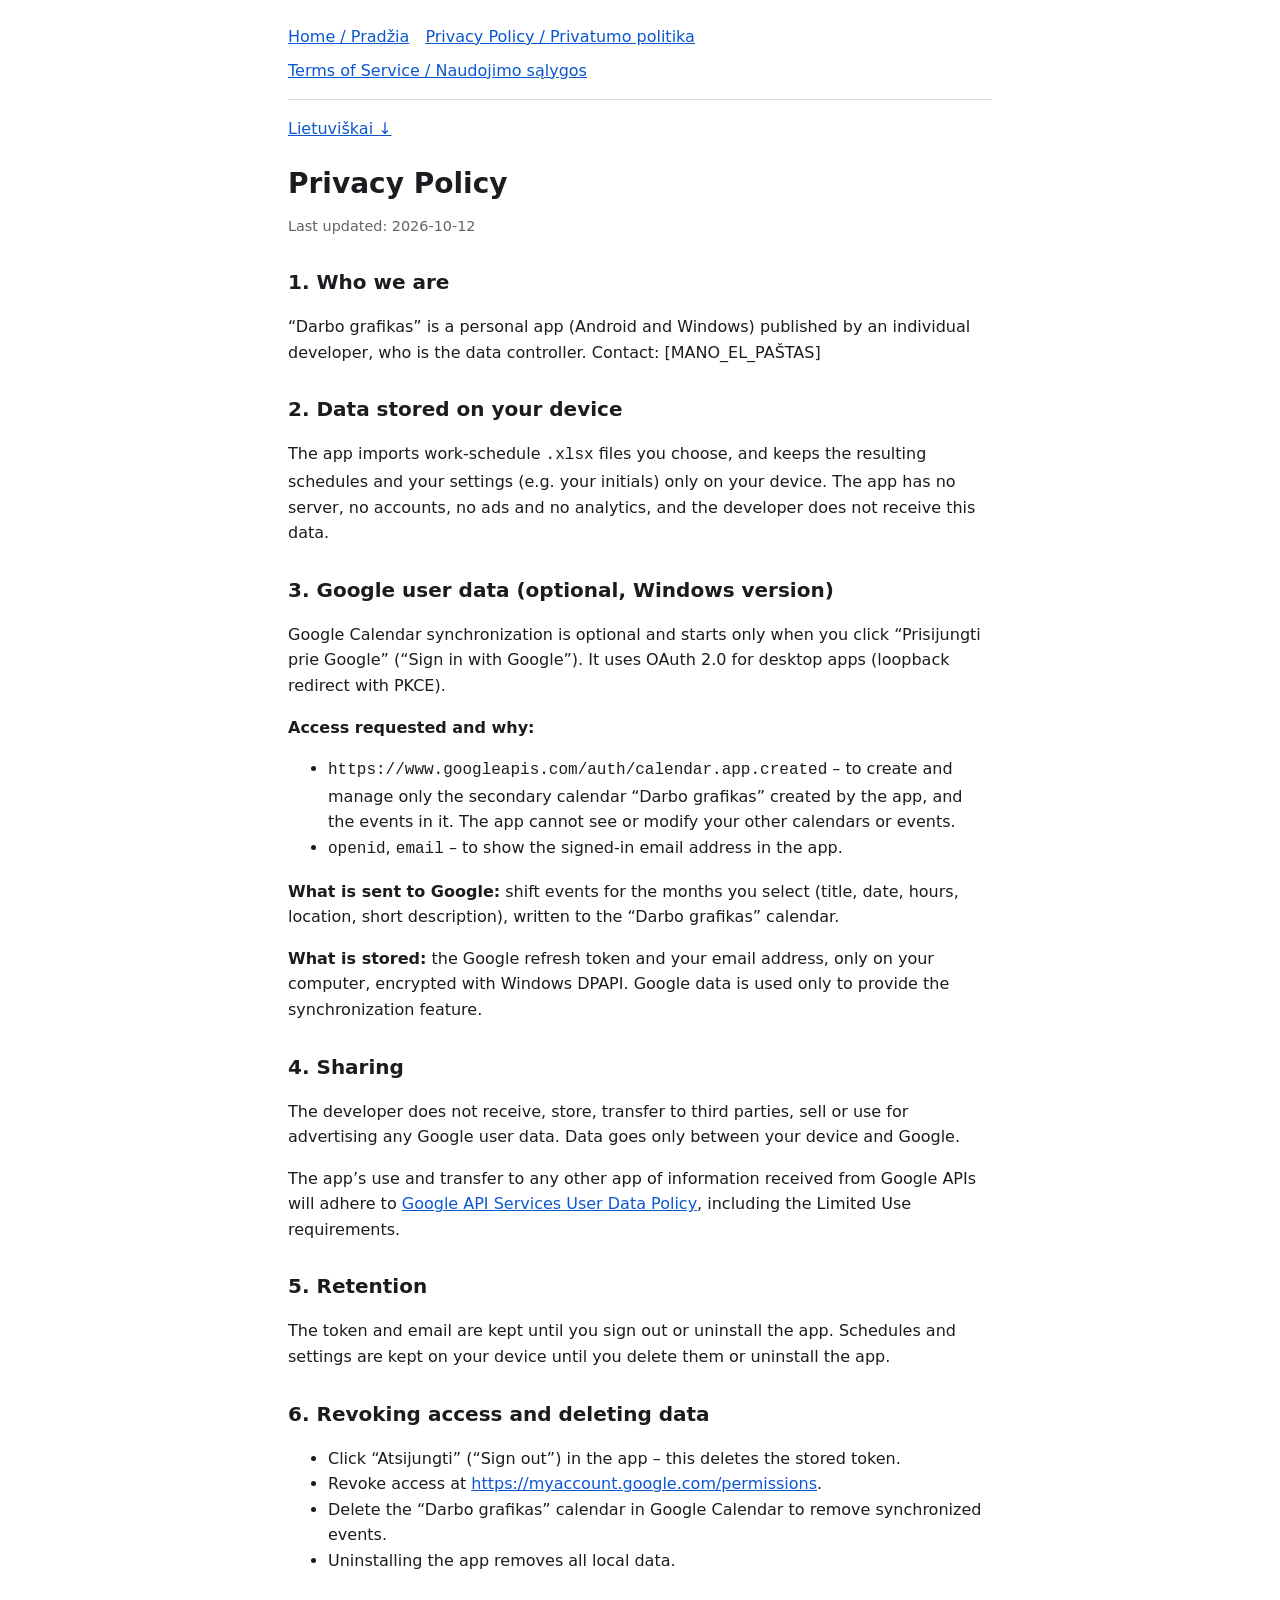
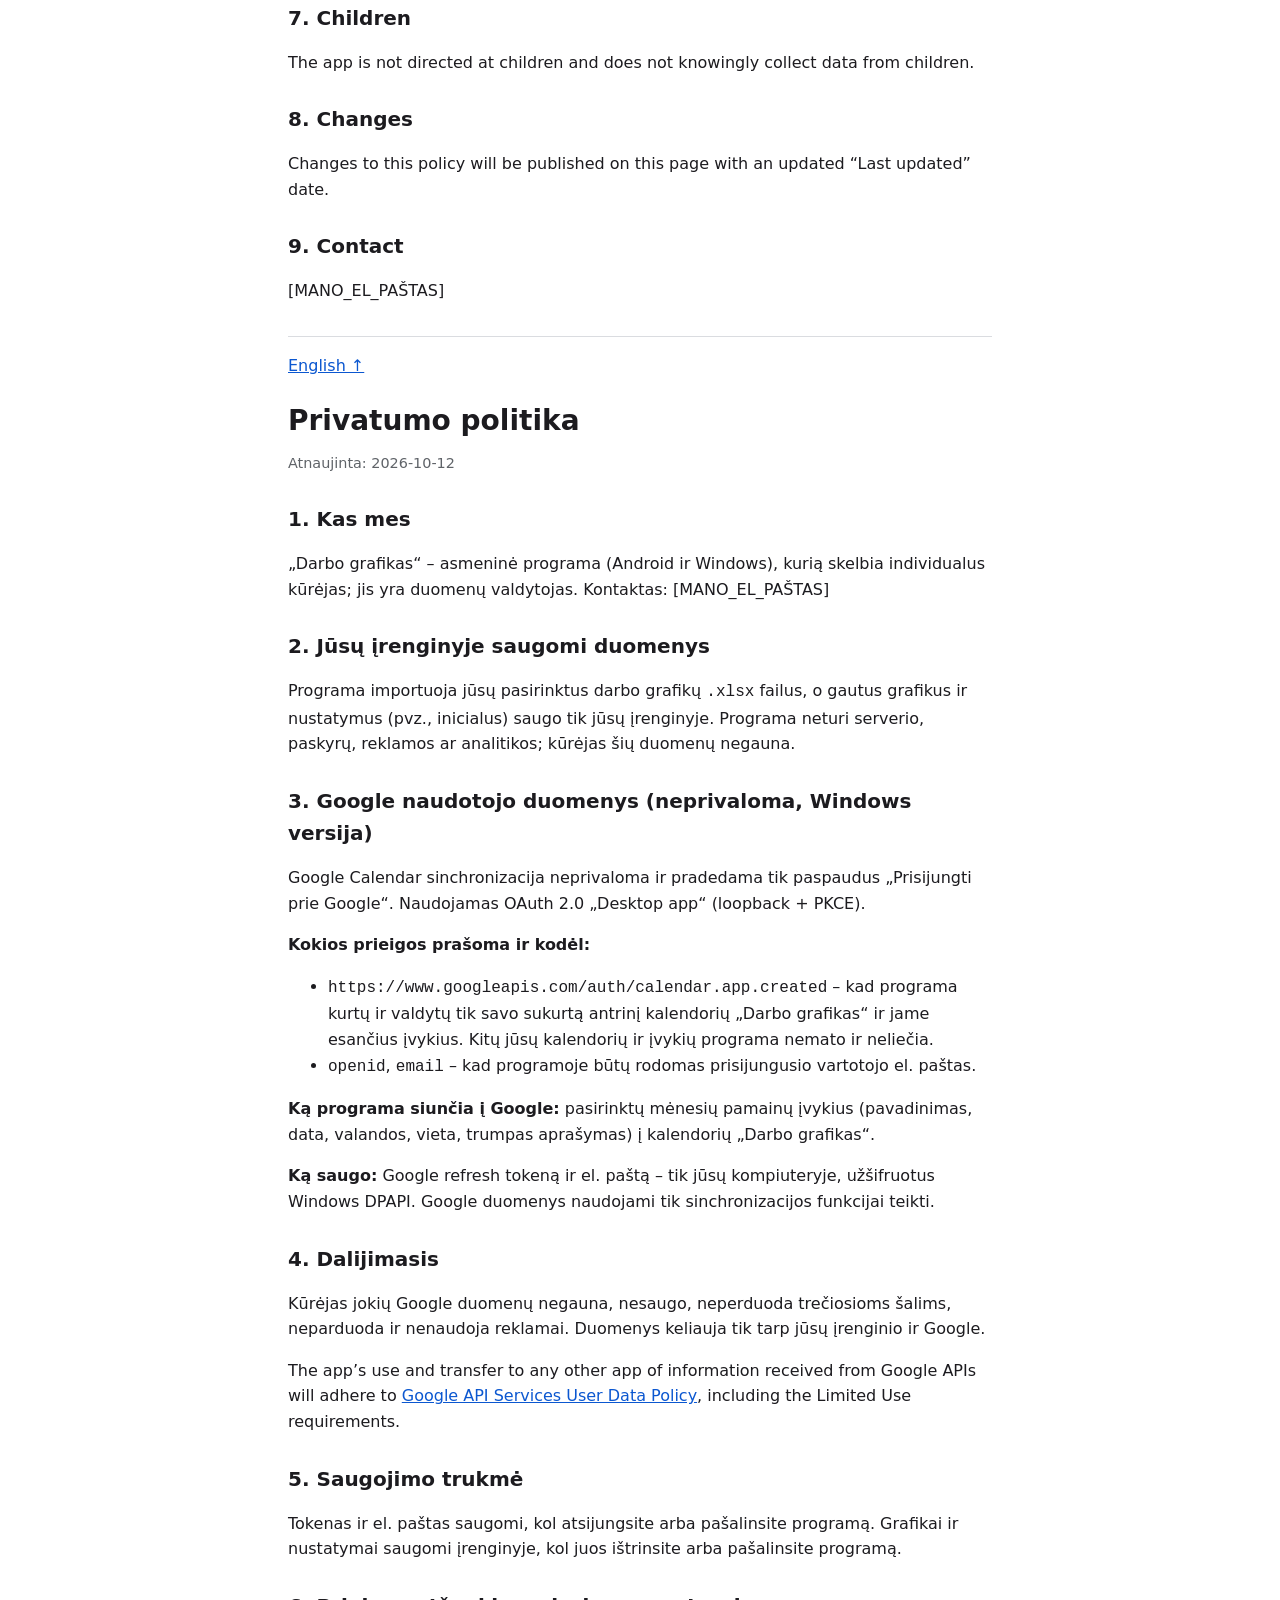
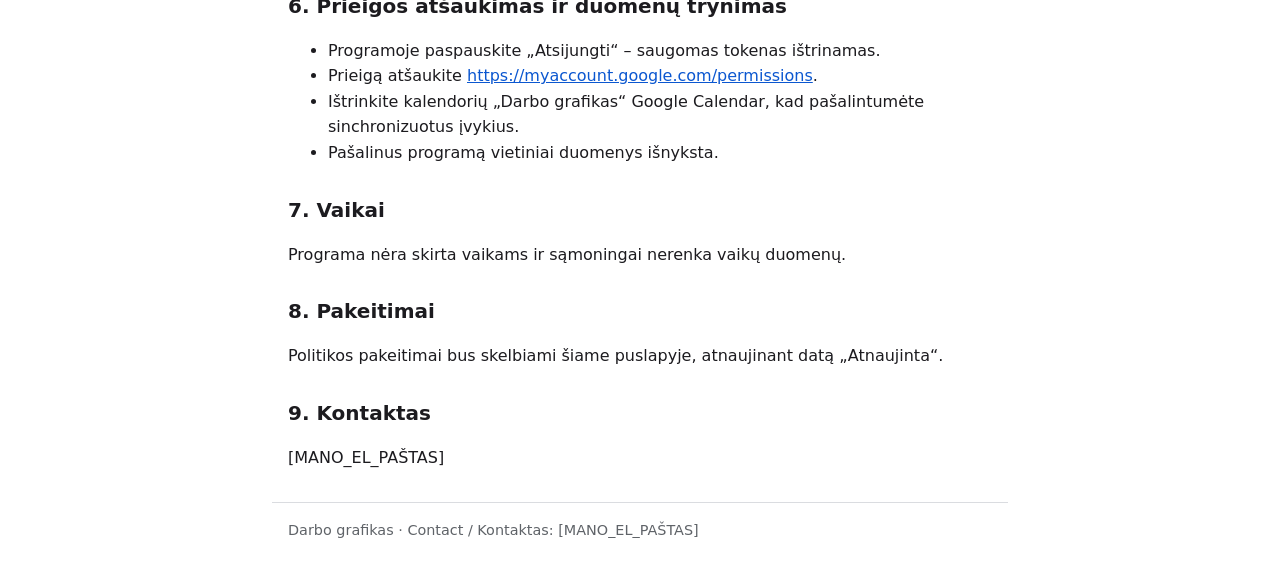
==== darbo-grafikas/privacy.html @ 219051fa "darbografikas" ====
<!DOCTYPE html>
<html lang="en">
<head>
<meta charset="utf-8">
<meta name="viewport" content="width=device-width, initial-scale=1">
<meta name="color-scheme" content="light dark">
<title>Privacy Policy – Darbo grafikas / Privatumo politika</title>
<link rel="stylesheet" href="style.css">
</head>
<body>
<header><nav>
<a href="index.html">Home / Pradžia</a>
<a href="privacy.html">Privacy Policy / Privatumo politika</a>
<a href="terms.html">Terms of Service / Naudojimo sąlygos</a>
</nav></header>
<main>
<section id="en" lang="en">
<nav><a href="#lt">Lietuviškai ↓</a></nav>
<h1>Privacy Policy</h1>
<p class="meta">Last updated: 2026-10-12</p>
<h2>1. Who we are</h2>
<p>“Darbo grafikas” is a personal app (Android and Windows) published by an individual developer, who is the data controller. Contact: [MANO_EL_PAŠTAS]</p>
<h2>2. Data stored on your device</h2>
<p>The app imports work-schedule <code>.xlsx</code> files you choose, and keeps the resulting schedules and your settings (e.g. your initials) only on your device. The app has no server, no accounts, no ads and no analytics, and the developer does not receive this data.</p>
<h2>3. Google user data (optional, Windows version)</h2>
<p>Google Calendar synchronization is optional and starts only when you click “Prisijungti prie Google” (“Sign in with Google”). It uses OAuth 2.0 for desktop apps (loopback redirect with PKCE).</p>
<p><strong>Access requested and why:</strong></p>
<ul>
<li><code>https://www.googleapis.com/auth/calendar.app.created</code> – to create and manage only the secondary calendar “Darbo grafikas” created by the app, and the events in it. The app cannot see or modify your other calendars or events.</li>
<li><code>openid</code>, <code>email</code> – to show the signed-in email address in the app.</li>
</ul>
<p><strong>What is sent to Google:</strong> shift events for the months you select (title, date, hours, location, short description), written to the “Darbo grafikas” calendar.</p>
<p><strong>What is stored:</strong> the Google refresh token and your email address, only on your computer, encrypted with Windows DPAPI. Google data is used only to provide the synchronization feature.</p>
<h2>4. Sharing</h2>
<p>The developer does not receive, store, transfer to third parties, sell or use for advertising any Google user data. Data goes only between your device and Google.</p>
<p>The app’s use and transfer to any other app of information received from Google APIs will adhere to <a href="https://developers.google.com/terms/api-services-user-data-policy">Google API Services User Data Policy</a>, including the Limited Use requirements.</p>
<h2>5. Retention</h2>
<p>The token and email are kept until you sign out or uninstall the app. Schedules and settings are kept on your device until you delete them or uninstall the app.</p>
<h2>6. Revoking access and deleting data</h2>
<ul>
<li>Click “Atsijungti” (“Sign out”) in the app – this deletes the stored token.</li>
<li>Revoke access at <a href="https://myaccount.google.com/permissions">https://myaccount.google.com/permissions</a>.</li>
<li>Delete the “Darbo grafikas” calendar in Google Calendar to remove synchronized events.</li>
<li>Uninstalling the app removes all local data.</li>
</ul>
<h2>7. Children</h2>
<p>The app is not directed at children and does not knowingly collect data from children.</p>
<h2>8. Changes</h2>
<p>Changes to this policy will be published on this page with an updated “Last updated” date.</p>
<h2>9. Contact</h2>
<p>[MANO_EL_PAŠTAS]</p>
</section>
<section id="lt" lang="lt">
<nav><a href="#en">English ↑</a></nav>
<h1>Privatumo politika</h1>
<p class="meta">Atnaujinta: 2026-10-12</p>
<h2>1. Kas mes</h2>
<p>„Darbo grafikas“ – asmeninė programa (Android ir Windows), kurią skelbia individualus kūrėjas; jis yra duomenų valdytojas. Kontaktas: [MANO_EL_PAŠTAS]</p>
<h2>2. Jūsų įrenginyje saugomi duomenys</h2>
<p>Programa importuoja jūsų pasirinktus darbo grafikų <code>.xlsx</code> failus, o gautus grafikus ir nustatymus (pvz., inicialus) saugo tik jūsų įrenginyje. Programa neturi serverio, paskyrų, reklamos ar analitikos; kūrėjas šių duomenų negauna.</p>
<h2>3. Google naudotojo duomenys (neprivaloma, Windows versija)</h2>
<p>Google Calendar sinchronizacija neprivaloma ir pradedama tik paspaudus „Prisijungti prie Google“. Naudojamas OAuth 2.0 „Desktop app“ (loopback + PKCE).</p>
<p><strong>Kokios prieigos prašoma ir kodėl:</strong></p>
<ul>
<li><code>https://www.googleapis.com/auth/calendar.app.created</code> – kad programa kurtų ir valdytų tik savo sukurtą antrinį kalendorių „Darbo grafikas“ ir jame esančius įvykius. Kitų jūsų kalendorių ir įvykių programa nemato ir neliečia.</li>
<li><code>openid</code>, <code>email</code> – kad programoje būtų rodomas prisijungusio vartotojo el. paštas.</li>
</ul>
<p><strong>Ką programa siunčia į Google:</strong> pasirinktų mėnesių pamainų įvykius (pavadinimas, data, valandos, vieta, trumpas aprašymas) į kalendorių „Darbo grafikas“.</p>
<p><strong>Ką saugo:</strong> Google refresh tokeną ir el. paštą – tik jūsų kompiuteryje, užšifruotus Windows DPAPI. Google duomenys naudojami tik sinchronizacijos funkcijai teikti.</p>
<h2>4. Dalijimasis</h2>
<p>Kūrėjas jokių Google duomenų negauna, nesaugo, neperduoda trečiosioms šalims, neparduoda ir nenaudoja reklamai. Duomenys keliauja tik tarp jūsų įrenginio ir Google.</p>
<p lang="en">The app’s use and transfer to any other app of information received from Google APIs will adhere to <a href="https://developers.google.com/terms/api-services-user-data-policy">Google API Services User Data Policy</a>, including the Limited Use requirements.</p>
<h2>5. Saugojimo trukmė</h2>
<p>Tokenas ir el. paštas saugomi, kol atsijungsite arba pašalinsite programą. Grafikai ir nustatymai saugomi įrenginyje, kol juos ištrinsite arba pašalinsite programą.</p>
<h2>6. Prieigos atšaukimas ir duomenų trynimas</h2>
<ul>
<li>Programoje paspauskite „Atsijungti“ – saugomas tokenas ištrinamas.</li>
<li>Prieigą atšaukite <a href="https://myaccount.google.com/permissions">https://myaccount.google.com/permissions</a>.</li>
<li>Ištrinkite kalendorių „Darbo grafikas“ Google Calendar, kad pašalintumėte sinchronizuotus įvykius.</li>
<li>Pašalinus programą vietiniai duomenys išnyksta.</li>
</ul>
<h2>7. Vaikai</h2>
<p>Programa nėra skirta vaikams ir sąmoningai nerenka vaikų duomenų.</p>
<h2>8. Pakeitimai</h2>
<p>Politikos pakeitimai bus skelbiami šiame puslapyje, atnaujinant datą „Atnaujinta“.</p>
<h2>9. Kontaktas</h2>
<p>[MANO_EL_PAŠTAS]</p>
</section>
</main>
<footer>Darbo grafikas · Contact / Kontaktas: [MANO_EL_PAŠTAS]</footer>
</body>
</html>
---- darbo-grafikas/style.css ----
:root{--bg:#fff;--fg:#1c1b1f;--muted:#5f6368;--link:#0b57d0;--line:#dadce0;--card:#f6f8fc}
@media (prefers-color-scheme:dark){:root{--bg:#121212;--fg:#e6e1e5;--muted:#a9a9b0;--link:#8ab4f8;--line:#3c4043;--card:#1e1f22}}
*{box-sizing:border-box}
body{margin:0;background:var(--bg);color:var(--fg);font:16px/1.6 system-ui,-apple-system,"Segoe UI",Roboto,sans-serif}
main,header,footer{max-width:46rem;margin:0 auto;padding:0 1rem}
header{padding-top:1rem}
nav{display:flex;flex-wrap:wrap;gap:.5rem 1rem;padding:.5rem 0}
header nav{border-bottom:1px solid var(--line);padding-bottom:1rem}
a{color:var(--link)}
h1{font-size:1.75rem;line-height:1.25;margin:1rem 0 .5rem}
h2{font-size:1.25rem;margin:1.75rem 0 .5rem}
section{margin-bottom:2rem;padding-top:.5rem}
section+section{border-top:1px solid var(--line)}
code{overflow-wrap:anywhere}
.meta,footer{color:var(--muted);font-size:.9rem}
.note{background:var(--card);border:1px solid var(--line);border-radius:8px;padding:.75rem 1rem}
footer{padding-bottom:2rem;padding-top:1rem;border-top:1px solid var(--line)}
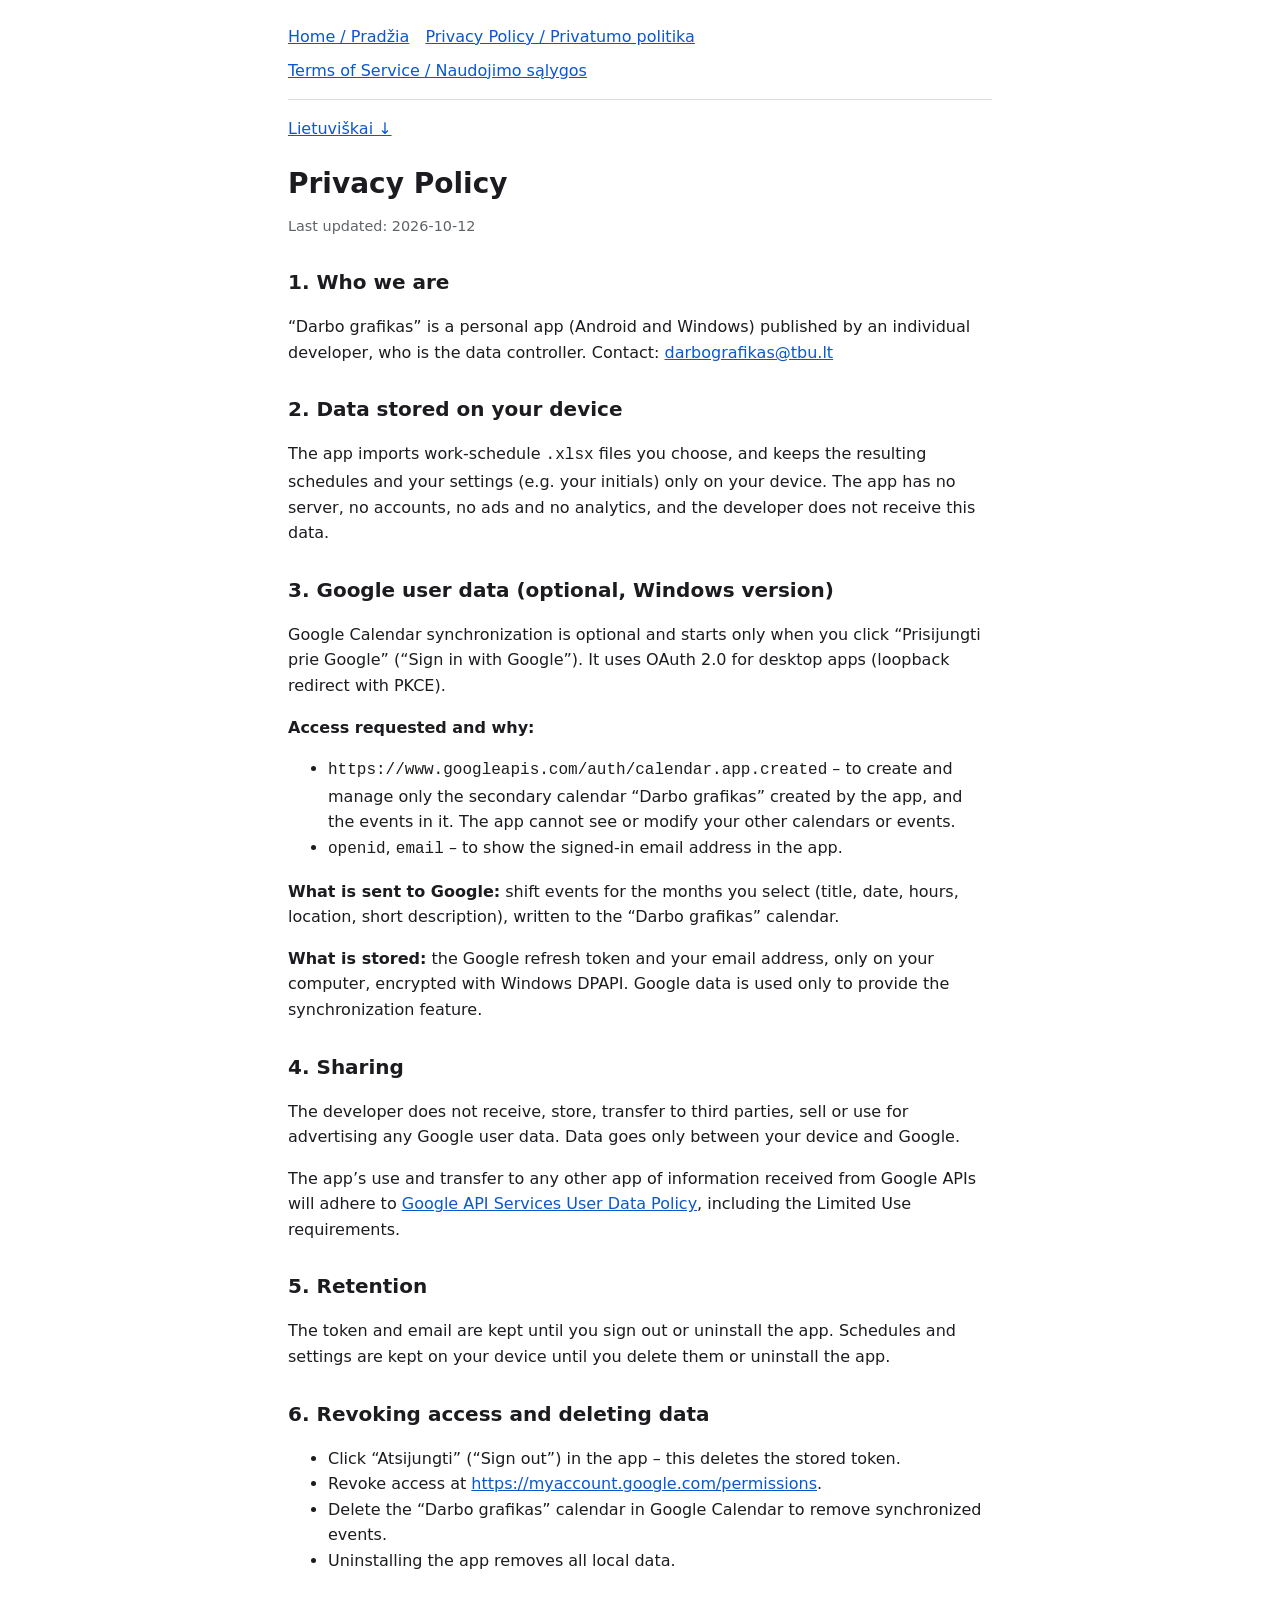
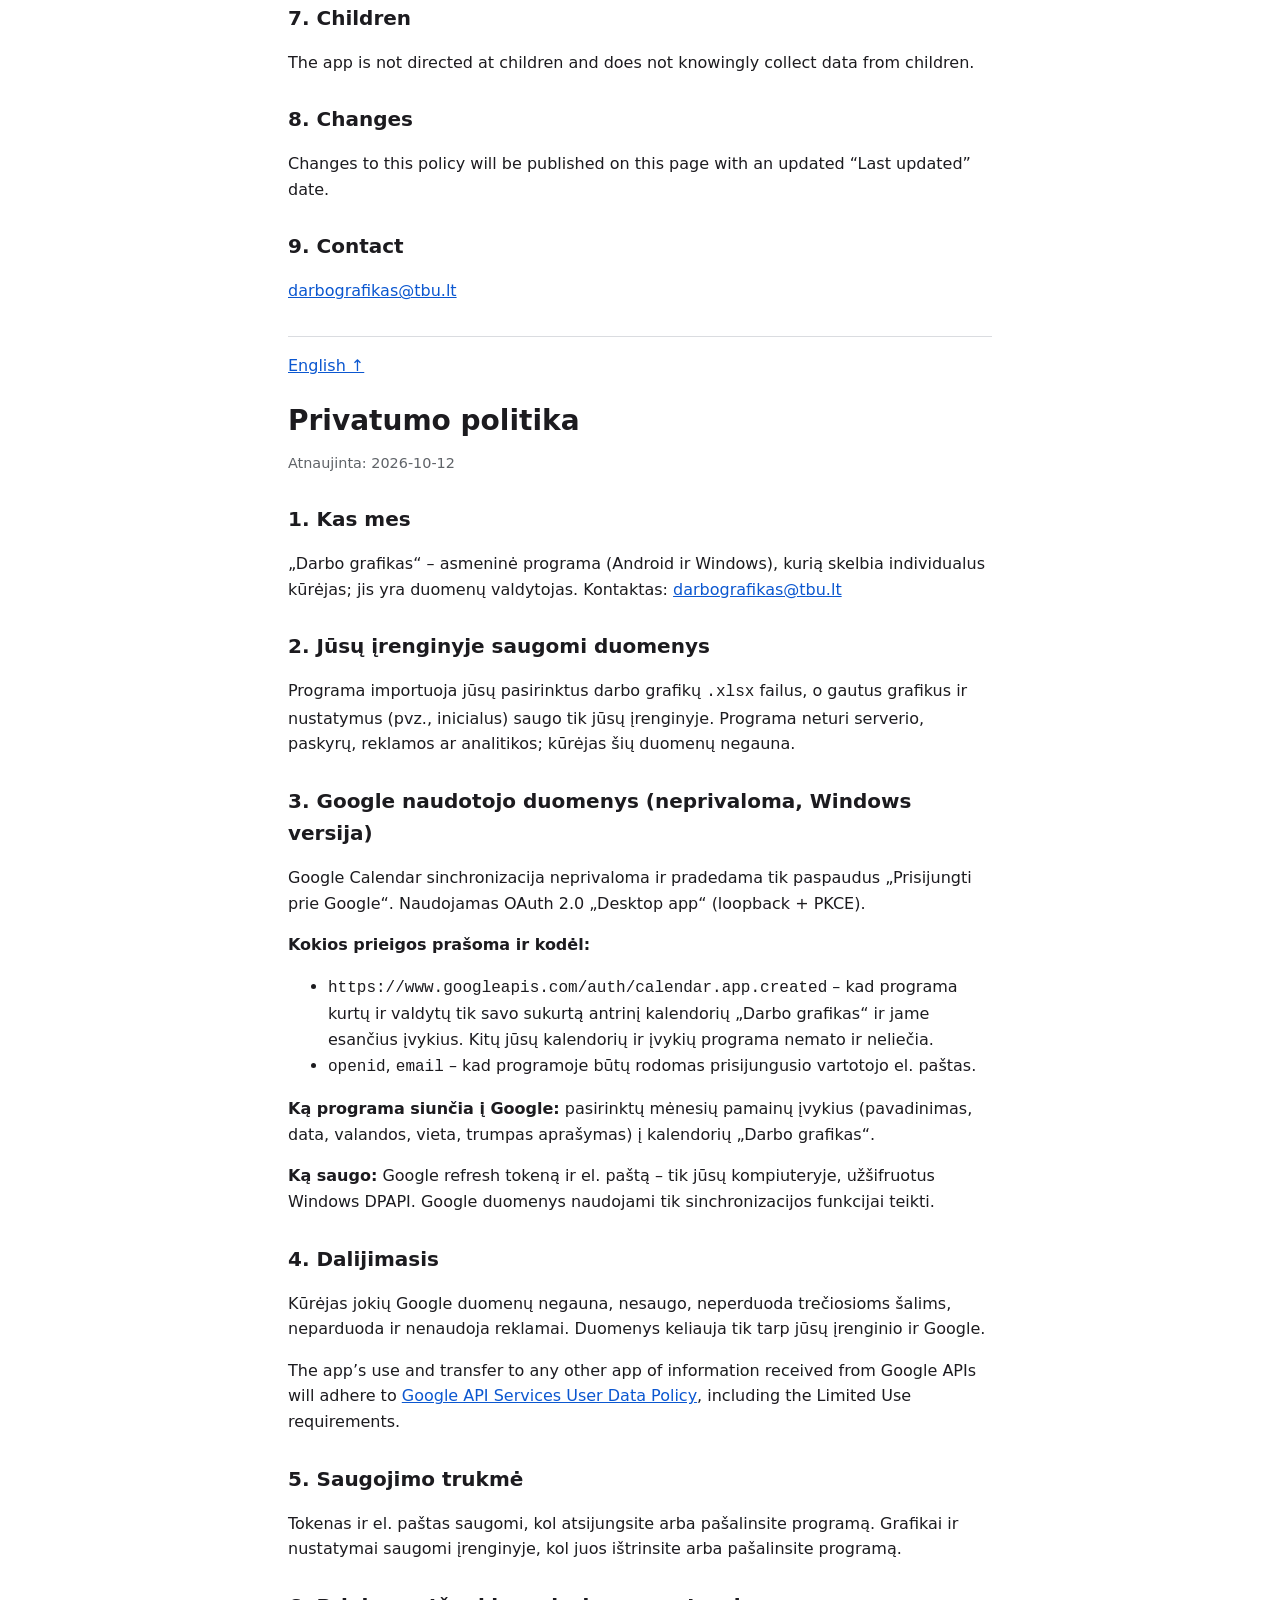
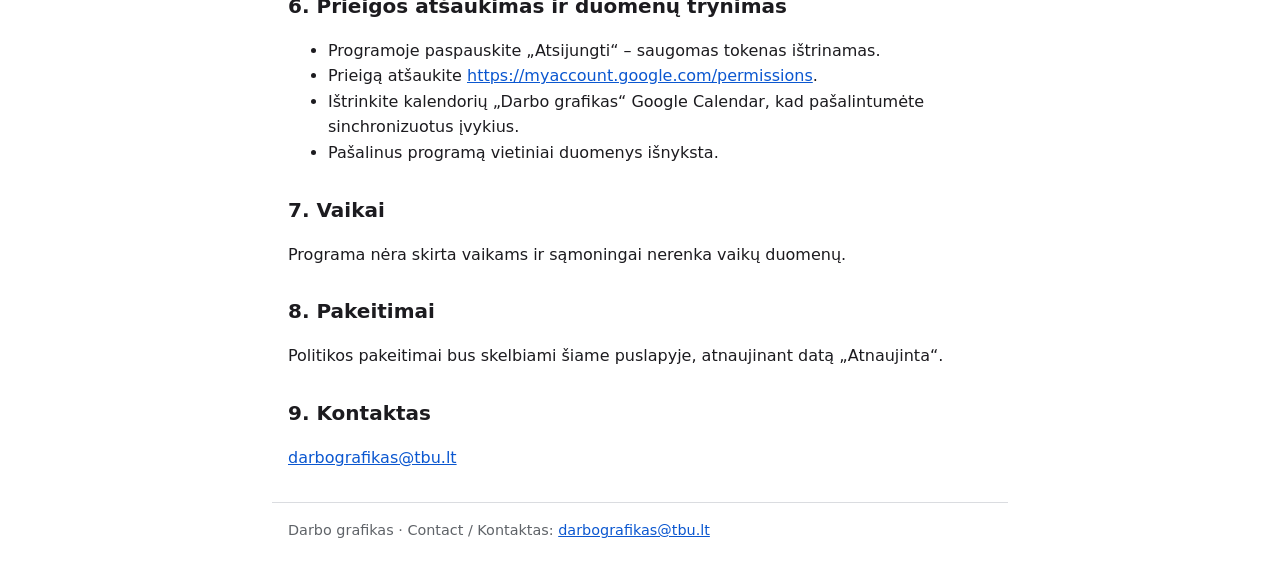
==== commit dcd37e29: "mail update" ====
--- a/darbo-grafikas/privacy.html
+++ b/darbo-grafikas/privacy.html
@@ -19,7 +19,7 @@
 <h1>Privacy Policy</h1>
 <p class="meta">Last updated: 2026-10-12</p>
 <h2>1. Who we are</h2>
-<p>“Darbo grafikas” is a personal app (Android and Windows) published by an individual developer, who is the data controller. Contact: [MANO_EL_PAŠTAS]</p>
+<p>“Darbo grafikas” is a personal app (Android and Windows) published by an individual developer, who is the data controller. Contact: <a href="mailto:darbografikas@tbu.lt">darbografikas@tbu.lt</a></p>
 <h2>2. Data stored on your device</h2>
 <p>The app imports work-schedule <code>.xlsx</code> files you choose, and keeps the resulting schedules and your settings (e.g. your initials) only on your device. The app has no server, no accounts, no ads and no analytics, and the developer does not receive this data.</p>
 <h2>3. Google user data (optional, Windows version)</h2>
@@ -48,14 +48,14 @@
 <h2>8. Changes</h2>
 <p>Changes to this policy will be published on this page with an updated “Last updated” date.</p>
 <h2>9. Contact</h2>
-<p>[MANO_EL_PAŠTAS]</p>
+<p><a href="mailto:darbografikas@tbu.lt">darbografikas@tbu.lt</a></p>
 </section>
 <section id="lt" lang="lt">
 <nav><a href="#en">English ↑</a></nav>
 <h1>Privatumo politika</h1>
 <p class="meta">Atnaujinta: 2026-10-12</p>
 <h2>1. Kas mes</h2>
-<p>„Darbo grafikas“ – asmeninė programa (Android ir Windows), kurią skelbia individualus kūrėjas; jis yra duomenų valdytojas. Kontaktas: [MANO_EL_PAŠTAS]</p>
+<p>„Darbo grafikas“ – asmeninė programa (Android ir Windows), kurią skelbia individualus kūrėjas; jis yra duomenų valdytojas. Kontaktas: <a href="mailto:darbografikas@tbu.lt">darbografikas@tbu.lt</a></p>
 <h2>2. Jūsų įrenginyje saugomi duomenys</h2>
 <p>Programa importuoja jūsų pasirinktus darbo grafikų <code>.xlsx</code> failus, o gautus grafikus ir nustatymus (pvz., inicialus) saugo tik jūsų įrenginyje. Programa neturi serverio, paskyrų, reklamos ar analitikos; kūrėjas šių duomenų negauna.</p>
 <h2>3. Google naudotojo duomenys (neprivaloma, Windows versija)</h2>
@@ -84,9 +84,9 @@
 <h2>8. Pakeitimai</h2>
 <p>Politikos pakeitimai bus skelbiami šiame puslapyje, atnaujinant datą „Atnaujinta“.</p>
 <h2>9. Kontaktas</h2>
-<p>[MANO_EL_PAŠTAS]</p>
+<p><a href="mailto:darbografikas@tbu.lt">darbografikas@tbu.lt</a></p>
 </section>
 </main>
-<footer>Darbo grafikas · Contact / Kontaktas: [MANO_EL_PAŠTAS]</footer>
+<footer>Darbo grafikas · Contact / Kontaktas: <a href="mailto:darbografikas@tbu.lt">darbografikas@tbu.lt</a></footer>
 </body>
 </html>
